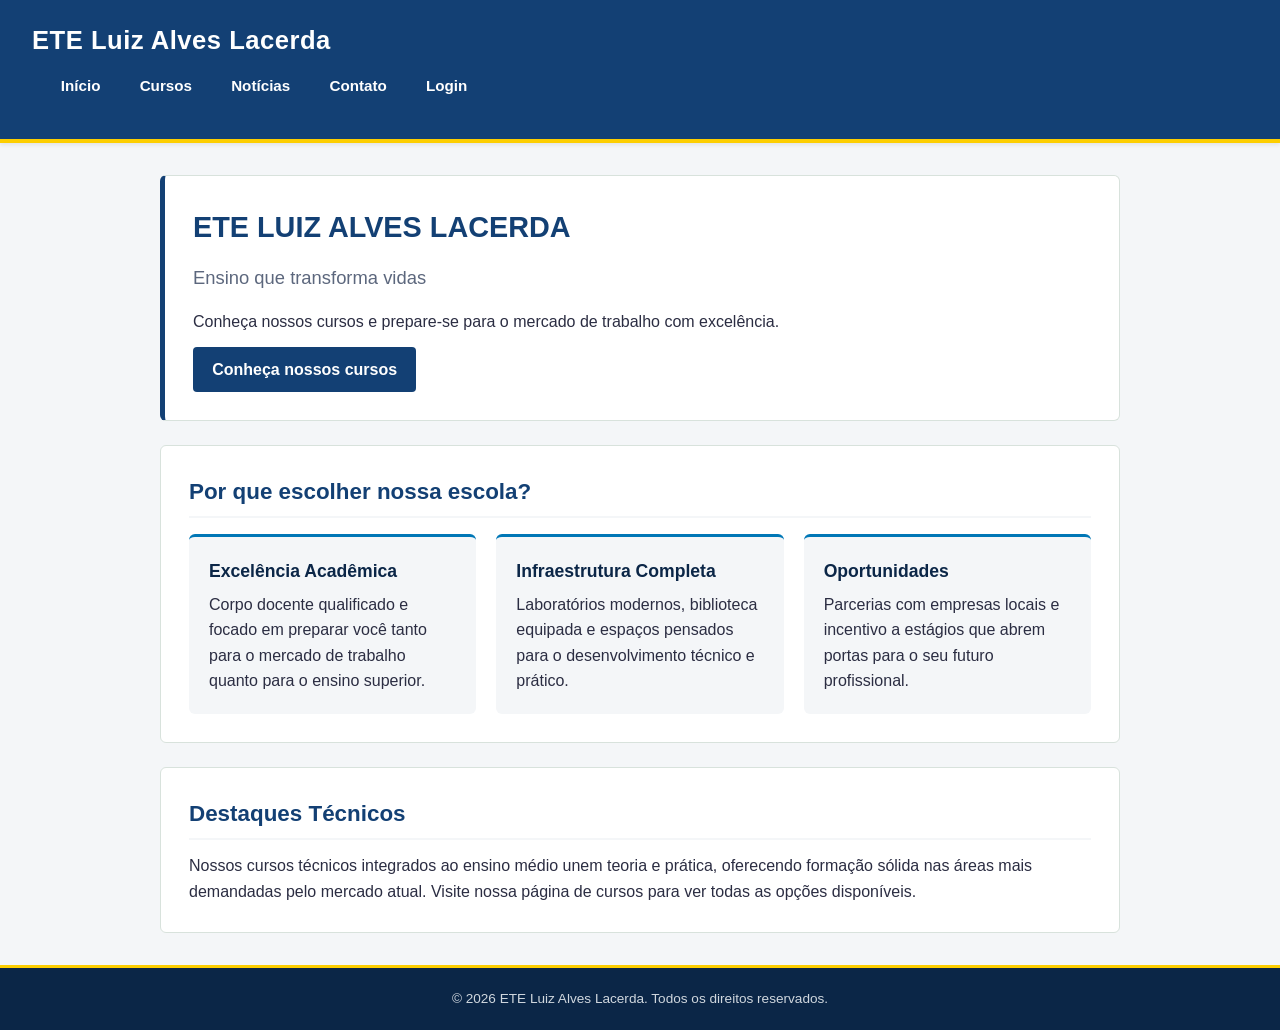
==== escola/index.html @ a045284b "Add files via upload" ====
<!DOCTYPE html>
<html lang="pt-BR">
<head>
    <meta charset="UTF-8">
    <meta name="viewport" content="width=device-width, initial-scale=1.0">
    <title>ETE Luiz Alves Lacerda</title>
    <link rel="stylesheet" href="static.css">
</head>
<body>

    <header>
        <h1>ETE Luiz Alves Lacerda</h1>
        <nav>
            <ul>
                <li><a href="index.html">Início</a></li>
                <li><a href="cursos.html">Cursos</a></li>
                <li><a href="noticia.html">Notícias</a></li>
                <li><a href="contato.html">Contato</a></li>
                <li><a href="login.html">Login</a></li>
            </ul>
        </nav>
    </header>

    <main>
        <section id="inicio">
            <div>
                <h2>ETE LUIZ ALVES LACERDA</h2>
                <h3>Ensino que transforma vidas</h3>
                <p>Conheça nossos cursos e prepare-se para o mercado de trabalho com excelência.</p>
                <a href="cursos.html" style="display:inline-block; background-color:#134074; color:#fff; padding:0.6rem 1.2rem; text-decoration:none; border-radius:5px;">Conheça nossos cursos</a>
            </div>
        </section>
        
        <section class="Motivo" id="motivos">
            <h2>Por que escolher nossa escola?</h2>
            <div>
                <div>
                    <h3>Excelência Acadêmica</h3>
                    <p>Corpo docente qualificado e focado em preparar você tanto para o mercado de trabalho quanto para o ensino superior.</p>
                </div>
                <div>
                    <h3>Infraestrutura Completa</h3>
                    <p>Laboratórios modernos, biblioteca equipada e espaços pensados para o desenvolvimento técnico e prático.</p>
                </div>
                <div>
                    <h3>Oportunidades</h3>
                    <p>Parcerias com empresas locais e incentivo a estágios que abrem portas para o seu futuro profissional.</p>
                </div>
            </div>
        </section>
        
        <section>
            <h2>Destaques Técnicos</h2>
            <p>
                Nossos cursos técnicos integrados ao ensino médio unem teoria e prática, oferecendo formação sólida nas áreas mais demandadas pelo mercado atual. Visite nossa página de cursos para ver todas as opções disponíveis.
            </p>
        </section>
    </main>

    <footer>
        <p>&copy; 2026 ETE Luiz Alves Lacerda. Todos os direitos reservados.</p>
    </footer>

</body>
</html>
---- escola/static.css ----
/* ==========================================================================
   1. VARIÁVEIS E CORES INSTITUCIONAIS (ETE / GOVERNO DE PERNAMBUCO)
   ========================================================================== */
:root {
    /* Cores Principais */
    --primary-color: #134074;      /* Azul Institucional ETE */
    --primary-dark: #0b2647;       /* Azul Escuro para cabeçalhos e rodapé */
    --secondary-color: #0077b6;    /* Azul Secundário (usado em links e destaques) */
    --accent-color: #fdce00;       /* Amarelo Pernambuco para detalhes e bordas */
    
    /* Neutros */
    --bg-body: #f4f6f8;            /* Fundo levemente cinza para não cansar a vista */
    --bg-card: #ffffff;            /* Fundo dos cards e seções */
    --text-color: #2b2d42;         /* Texto principal com alto contraste */
    --text-muted: #5c677d;        /* Texto secundário / datas */
    --border-color: #d8e2dc;      /* Bordas suaves */
}

/* ==========================================================================
   2. RESET BÁSICO E TIPOGRAFIA
   ========================================================================== */
* {
    margin: 0;
    padding: 0;
    box-sizing: border-box;
}

body {
    font-family: -apple-system, BlinkMacSystemFont, "Segoe UI", Roboto, Helvetica, Arial, sans-serif;
    background-color: var(--bg-body);
    color: var(--text-color);
    line-height: 1.6;
    display: flex;
    flex-direction: column;
    min-height: 100vh;
}

/* ==========================================================================
   3. CABEÇALHO E NAVEGAÇÃO (Comum a todas as páginas)
   ========================================================================== */
header {
    background-color: var(--primary-color);
    color: #ffffff;
    padding: 1.25rem 2rem;
    border-bottom: 4px solid var(--accent-color);
    box-shadow: 0 2px 4px rgba(0, 0, 0, 0.08);
}

header h1 {
    font-size: 1.6rem;
    font-weight: 700;
    letter-spacing: 0.5px;
    margin-bottom: 0.75rem;
}

nav ul {
    list-style: none;
    display: flex;
    flex-wrap: wrap;
    gap: 1.25rem;
}

nav a {
    color: #ffffff;
    text-decoration: none;
    font-weight: 600;
    font-size: 0.95rem;
    padding: 0.3rem 0.6rem;
    border-radius: 4px;
    transition: background-color 0.2s ease;
}

nav a:hover {
    background-color: rgba(255, 255, 255, 0.15);
}

/* ==========================================================================
   4. ESTRUTURA PRINCIPAL (MAIN)
   ========================================================================== */
main {
    flex: 1;
    width: 92%;
    max-width: 960px;
    margin: 2rem auto;
    display: flex;
    flex-direction: column;
    gap: 1.5rem;
}

section {
    background-color: var(--bg-card);
    padding: 1.75rem;
    border-radius: 6px;
    border: 1px solid var(--border-color);
}

/* Títulos */
h2 {
    color: var(--primary-color);
    font-size: 1.4rem;
    font-weight: 700;
    margin-bottom: 0.8rem;
    border-bottom: 2px solid var(--bg-body);
    padding-bottom: 0.4rem;
}

h3 {
    color: var(--primary-dark);
    font-size: 1.15rem;
    margin-top: 1rem;
    margin-bottom: 0.4rem;
}

p {
    color: var(--text-color);
    margin-bottom: 0.8rem;
}

p:last-child {
    margin-bottom: 0;
}

/* Listas gerais */
ul {
    margin-left: 1.2rem;
    margin-bottom: 1rem;
}

li {
    margin-bottom: 0.3rem;
}

/* ==========================================================================
   5. PÁGINA INÍCIO (index.html)
   ========================================================================== */
#inicio {
    background-color: #ffffff;
    border-left: 5px solid var(--primary-color);
}

#inicio h2 {
    border-bottom: none;
    font-size: 1.8rem;
}

#inicio h3 {
    color: var(--text-muted);
    font-weight: 500;
    margin-top: -0.4rem;
    margin-bottom: 1rem;
}

/* Seção de Motivos */
.Motivo #motivos,
#motivos > div {
    display: grid;
    grid-template-columns: repeat(auto-fit, minmax(260px, 1fr));
    gap: 1.25rem;
    margin-top: 1rem;
}

#motivos > div > div {
    background-color: var(--bg-body);
    padding: 1.25rem;
    border-radius: 6px;
    border-top: 3px solid var(--secondary-color);
}

#motivos h3 {
    margin-top: 0;
    font-size: 1.1rem;
}

/* ==========================================================================
   6. PÁGINA DE NOTÍCIAS (noticia.html)
   ========================================================================== */
article {
    background-color: var(--bg-card);
    padding: 1.5rem;
    border-radius: 6px;
    border: 1px solid var(--border-color);
    border-left: 4px solid var(--accent-color);
}

article h3 {
    margin-top: 0;
    color: var(--primary-color);
    font-size: 1.2rem;
}

article small {
    display: block;
    color: var(--text-muted);
    font-size: 0.85rem;
    margin-bottom: 0.75rem;
}

/* ==========================================================================
   7. FORMULÁRIOS (login.html e contato.html)
   ========================================================================== */
form {
    display: flex;
    flex-direction: column;
    gap: 1.2rem;
    max-width: 480px;
    margin-top: 1rem;
}

form div {
    display: flex;
    flex-direction: column;
    gap: 0.35rem;
}

label {
    font-weight: 600;
    font-size: 0.9rem;
    color: var(--primary-dark);
}

input[type="text"],
input[type="email"],
input[type="password"],
textarea {
    width: 100%;
    padding: 0.65rem 0.8rem;
    border: 1px solid #c0c7d0;
    border-radius: 4px;
    font-family: inherit;
    font-size: 0.95rem;
    background-color: #fff;
    transition: border-color 0.2s ease;
}

input:focus,
textarea:focus {
    outline: none;
    border-color: var(--primary-color);
    box-shadow: 0 0 0 3px rgba(19, 64, 116, 0.12);
}

button[type="submit"] {
    background-color: var(--primary-color);
    color: #ffffff;
    border: none;
    padding: 0.75rem 1.5rem;
    font-size: 0.95rem;
    font-weight: 600;
    border-radius: 4px;
    cursor: pointer;
    align-self: flex-start;
    transition: background-color 0.2s ease;
}

button[type="submit"]:hover {
    background-color: var(--primary-dark);
}

/* ==========================================================================
   8. LINKS E ELEMENTOS INLINE
   ========================================================================== */
a {
    color: var(--secondary-color);
    text-decoration: underline;
}

a:hover {
    color: var(--primary-dark);
}

/* Suporte aos botões inline presentes na index */
a[style*="display:inline-block"] {
    background-color: var(--primary-color) !important;
    border-radius: 4px !important;
    font-weight: 600;
    transition: background-color 0.2s ease;
}

a[style*="display:inline-block"]:hover {
    background-color: var(--primary-dark) !important;
}

/* ==========================================================================
   9. RODAPÉ
   ========================================================================== */
footer {
    background-color: var(--primary-dark);
    color: #ffffff;
    text-align: center;
    padding: 1.25rem 1rem;
    margin-top: auto;
    font-size: 0.85rem;
    border-top: 3px solid var(--accent-color);
}

footer p {
    color: #d0d7de;
    margin: 0;
}

/* ==========================================================================
   10. RESPONSIVIDADE PARA DISPOSITIVOS MÓVEIS
   ========================================================================== */
@media (max-width: 600px) {
    header {
        padding: 1rem;
    }

    nav ul {
        gap: 0.6rem;
    }

    main {
        width: 95%;
        margin: 1rem auto;
    }

    section {
        padding: 1.25rem;
    }

    form {
        max-width: 100%;
    }

    button[type="submit"] {
        width: 100%;
    }
}
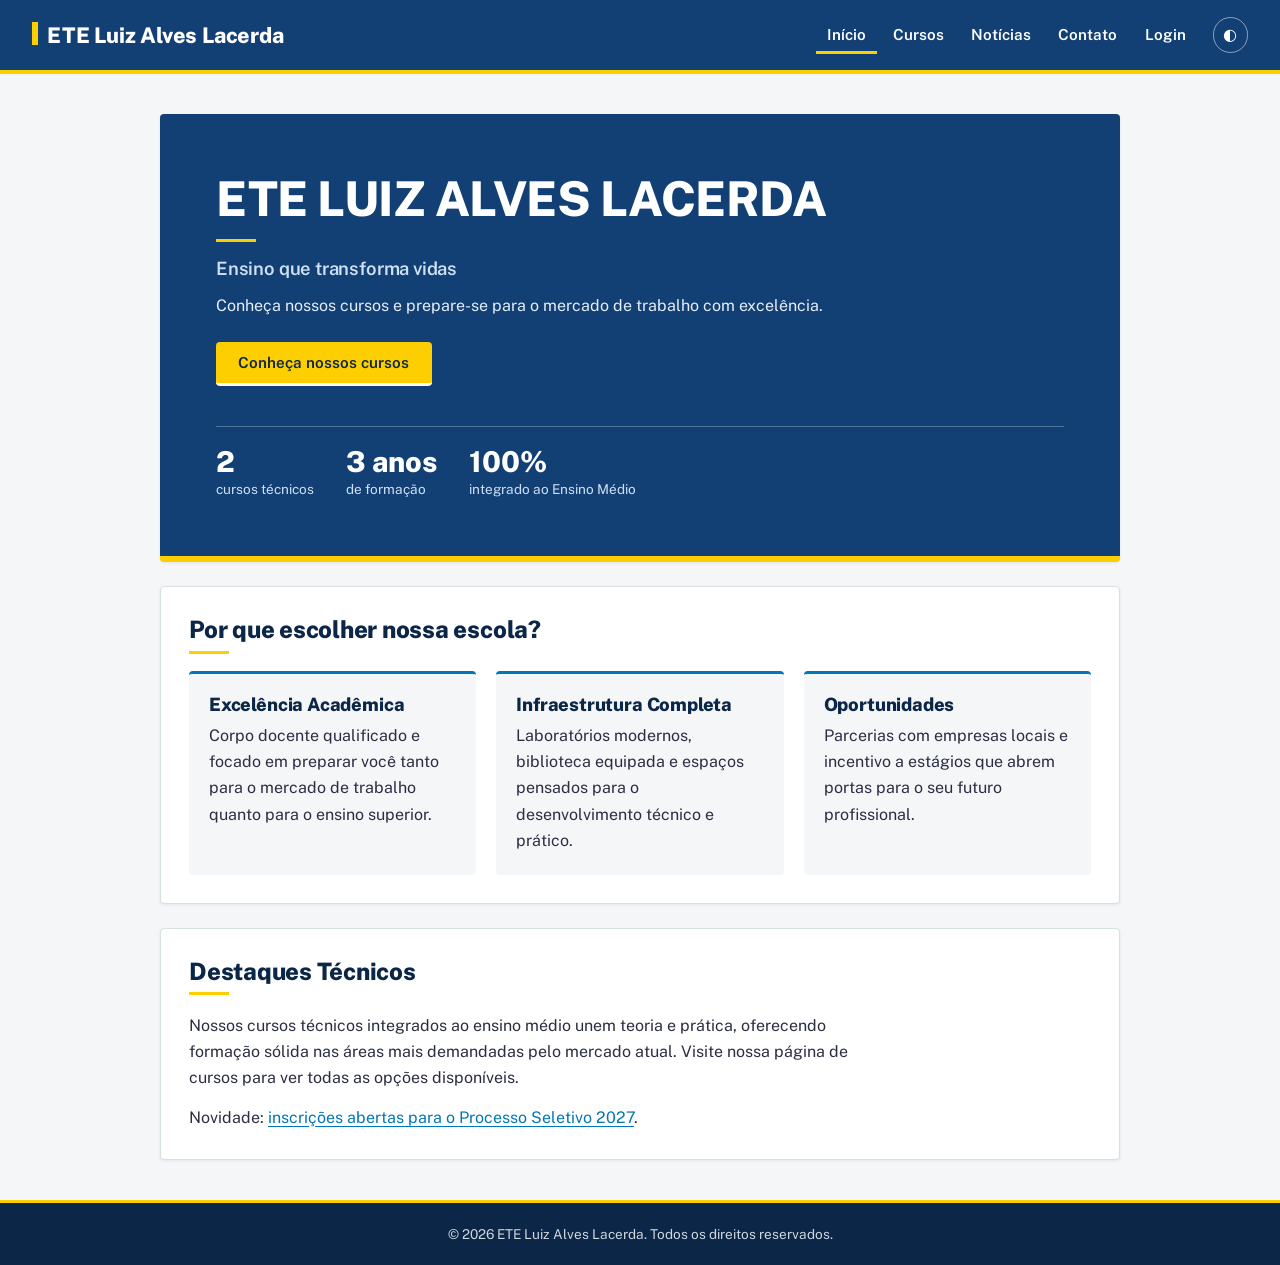
==== commit de760d08: "Add files via upload" ====
--- a/escola/index.html
+++ b/escola/index.html
@@ -1,65 +1,71 @@
-<!DOCTYPE html>
-<html lang="pt-BR">
-<head>
-    <meta charset="UTF-8">
-    <meta name="viewport" content="width=device-width, initial-scale=1.0">
-    <title>ETE Luiz Alves Lacerda</title>
-    <link rel="stylesheet" href="static.css">
-</head>
-<body>
-
-    <header>
-        <h1>ETE Luiz Alves Lacerda</h1>
-        <nav>
-            <ul>
-                <li><a href="index.html">Início</a></li>
-                <li><a href="cursos.html">Cursos</a></li>
-                <li><a href="noticia.html">Notícias</a></li>
-                <li><a href="contato.html">Contato</a></li>
-                <li><a href="login.html">Login</a></li>
-            </ul>
-        </nav>
-    </header>
-
-    <main>
-        <section id="inicio">
-            <div>
-                <h2>ETE LUIZ ALVES LACERDA</h2>
-                <h3>Ensino que transforma vidas</h3>
-                <p>Conheça nossos cursos e prepare-se para o mercado de trabalho com excelência.</p>
-                <a href="cursos.html" style="display:inline-block; background-color:#134074; color:#fff; padding:0.6rem 1.2rem; text-decoration:none; border-radius:5px;">Conheça nossos cursos</a>
-            </div>
-        </section>
-        
-        <section class="Motivo" id="motivos">
-            <h2>Por que escolher nossa escola?</h2>
-            <div>
-                <div>
-                    <h3>Excelência Acadêmica</h3>
-                    <p>Corpo docente qualificado e focado em preparar você tanto para o mercado de trabalho quanto para o ensino superior.</p>
-                </div>
-                <div>
-                    <h3>Infraestrutura Completa</h3>
-                    <p>Laboratórios modernos, biblioteca equipada e espaços pensados para o desenvolvimento técnico e prático.</p>
-                </div>
-                <div>
-                    <h3>Oportunidades</h3>
-                    <p>Parcerias com empresas locais e incentivo a estágios que abrem portas para o seu futuro profissional.</p>
-                </div>
-            </div>
-        </section>
-        
-        <section>
-            <h2>Destaques Técnicos</h2>
-            <p>
-                Nossos cursos técnicos integrados ao ensino médio unem teoria e prática, oferecendo formação sólida nas áreas mais demandadas pelo mercado atual. Visite nossa página de cursos para ver todas as opções disponíveis.
-            </p>
-        </section>
-    </main>
-
-    <footer>
-        <p>&copy; 2026 ETE Luiz Alves Lacerda. Todos os direitos reservados.</p>
-    </footer>
-
-</body>
-</html>+<!DOCTYPE html>
+<html lang="pt-BR">
+<head>
+    <meta charset="UTF-8">
+    <meta name="viewport" content="width=device-width, initial-scale=1.0">
+    <title>Início - ETE Luiz Alves Lacerda</title>
+    <link rel="stylesheet" href="static.css">
+</head>
+<body>
+
+    <header>
+        <h1>ETE Luiz Alves Lacerda</h1>
+        <nav>
+            <ul>
+                <li><a href="index.html" aria-current="page">Início</a></li>
+                <li><a href="cursos.html">Cursos</a></li>
+                <li><a href="noticia.html">Notícias</a></li>
+                <li><a href="contato.html">Contato</a></li>
+                <li><a href="login.html">Login</a></li>
+            </ul>
+            <button class="tema" type="button" aria-label="Alternar tema claro/escuro">◐</button>
+        </nav>
+    </header>
+
+    <main>
+        <section id="inicio">
+            <div>
+                <h2>ETE LUIZ ALVES LACERDA</h2>
+                <h3>Ensino que transforma vidas</h3>
+                <p>Conheça nossos cursos e prepare-se para o mercado de trabalho com excelência.</p>
+                <a class="btn" href="cursos.html">Conheça nossos cursos</a>
+                <div class="stats">
+                    <div><b>2</b><span>cursos técnicos</span></div>
+                    <div><b>3 anos</b><span>de formação</span></div>
+                    <div><b>100%</b><span>integrado ao Ensino Médio</span></div>
+                </div>
+            </div>
+        </section>
+
+        <section class="Motivo" id="motivos">
+            <h2>Por que escolher nossa escola?</h2>
+            <div>
+                <div>
+                    <h3>Excelência Acadêmica</h3>
+                    <p>Corpo docente qualificado e focado em preparar você tanto para o mercado de trabalho quanto para o ensino superior.</p>
+                </div>
+                <div>
+                    <h3>Infraestrutura Completa</h3>
+                    <p>Laboratórios modernos, biblioteca equipada e espaços pensados para o desenvolvimento técnico e prático.</p>
+                </div>
+                <div>
+                    <h3>Oportunidades</h3>
+                    <p>Parcerias com empresas locais e incentivo a estágios que abrem portas para o seu futuro profissional.</p>
+                </div>
+            </div>
+        </section>
+
+        <section>
+            <h2>Destaques Técnicos</h2>
+            <p>Nossos cursos técnicos integrados ao ensino médio unem teoria e prática, oferecendo formação sólida nas áreas mais demandadas pelo mercado atual. Visite nossa página de cursos para ver todas as opções disponíveis.</p>
+            <p>Novidade: <a href="noticia.html">inscrições abertas para o Processo Seletivo 2027</a>.</p>
+        </section>
+    </main>
+
+    <footer>
+        <p>&copy; 2026 ETE Luiz Alves Lacerda. Todos os direitos reservados.</p>
+    </footer>
+
+    <script src="script.js"></script>
+</body>
+</html>
--- a/escola/static.css
+++ b/escola/static.css
@@ -1,329 +1,136 @@
-/* ==========================================================================
-   1. VARIÁVEIS E CORES INSTITUCIONAIS (ETE / GOVERNO DE PERNAMBUCO)
-   ========================================================================== */
-:root {
-    /* Cores Principais */
-    --primary-color: #134074;      /* Azul Institucional ETE */
-    --primary-dark: #0b2647;       /* Azul Escuro para cabeçalhos e rodapé */
-    --secondary-color: #0077b6;    /* Azul Secundário (usado em links e destaques) */
-    --accent-color: #fdce00;       /* Amarelo Pernambuco para detalhes e bordas */
-    
-    /* Neutros */
-    --bg-body: #f4f6f8;            /* Fundo levemente cinza para não cansar a vista */
-    --bg-card: #ffffff;            /* Fundo dos cards e seções */
-    --text-color: #2b2d42;         /* Texto principal com alto contraste */
-    --text-muted: #5c677d;        /* Texto secundário / datas */
-    --border-color: #d8e2dc;      /* Bordas suaves */
-}
-
-/* ==========================================================================
-   2. RESET BÁSICO E TIPOGRAFIA
-   ========================================================================== */
-* {
-    margin: 0;
-    padding: 0;
-    box-sizing: border-box;
-}
-
-body {
-    font-family: -apple-system, BlinkMacSystemFont, "Segoe UI", Roboto, Helvetica, Arial, sans-serif;
-    background-color: var(--bg-body);
-    color: var(--text-color);
-    line-height: 1.6;
-    display: flex;
-    flex-direction: column;
-    min-height: 100vh;
-}
-
-/* ==========================================================================
-   3. CABEÇALHO E NAVEGAÇÃO (Comum a todas as páginas)
-   ========================================================================== */
-header {
-    background-color: var(--primary-color);
-    color: #ffffff;
-    padding: 1.25rem 2rem;
-    border-bottom: 4px solid var(--accent-color);
-    box-shadow: 0 2px 4px rgba(0, 0, 0, 0.08);
-}
-
-header h1 {
-    font-size: 1.6rem;
-    font-weight: 700;
-    letter-spacing: 0.5px;
-    margin-bottom: 0.75rem;
-}
-
-nav ul {
-    list-style: none;
-    display: flex;
-    flex-wrap: wrap;
-    gap: 1.25rem;
-}
-
-nav a {
-    color: #ffffff;
-    text-decoration: none;
-    font-weight: 600;
-    font-size: 0.95rem;
-    padding: 0.3rem 0.6rem;
-    border-radius: 4px;
-    transition: background-color 0.2s ease;
-}
-
-nav a:hover {
-    background-color: rgba(255, 255, 255, 0.15);
-}
-
-/* ==========================================================================
-   4. ESTRUTURA PRINCIPAL (MAIN)
-   ========================================================================== */
-main {
-    flex: 1;
-    width: 92%;
-    max-width: 960px;
-    margin: 2rem auto;
-    display: flex;
-    flex-direction: column;
-    gap: 1.5rem;
-}
-
-section {
-    background-color: var(--bg-card);
-    padding: 1.75rem;
-    border-radius: 6px;
-    border: 1px solid var(--border-color);
-}
-
-/* Títulos */
-h2 {
-    color: var(--primary-color);
-    font-size: 1.4rem;
-    font-weight: 700;
-    margin-bottom: 0.8rem;
-    border-bottom: 2px solid var(--bg-body);
-    padding-bottom: 0.4rem;
-}
-
-h3 {
-    color: var(--primary-dark);
-    font-size: 1.15rem;
-    margin-top: 1rem;
-    margin-bottom: 0.4rem;
-}
-
-p {
-    color: var(--text-color);
-    margin-bottom: 0.8rem;
-}
-
-p:last-child {
-    margin-bottom: 0;
-}
-
-/* Listas gerais */
-ul {
-    margin-left: 1.2rem;
-    margin-bottom: 1rem;
-}
-
-li {
-    margin-bottom: 0.3rem;
-}
-
-/* ==========================================================================
-   5. PÁGINA INÍCIO (index.html)
-   ========================================================================== */
-#inicio {
-    background-color: #ffffff;
-    border-left: 5px solid var(--primary-color);
-}
-
-#inicio h2 {
-    border-bottom: none;
-    font-size: 1.8rem;
-}
-
-#inicio h3 {
-    color: var(--text-muted);
-    font-weight: 500;
-    margin-top: -0.4rem;
-    margin-bottom: 1rem;
-}
-
-/* Seção de Motivos */
-.Motivo #motivos,
-#motivos > div {
-    display: grid;
-    grid-template-columns: repeat(auto-fit, minmax(260px, 1fr));
-    gap: 1.25rem;
-    margin-top: 1rem;
-}
-
-#motivos > div > div {
-    background-color: var(--bg-body);
-    padding: 1.25rem;
-    border-radius: 6px;
-    border-top: 3px solid var(--secondary-color);
-}
-
-#motivos h3 {
-    margin-top: 0;
-    font-size: 1.1rem;
-}
-
-/* ==========================================================================
-   6. PÁGINA DE NOTÍCIAS (noticia.html)
-   ========================================================================== */
-article {
-    background-color: var(--bg-card);
-    padding: 1.5rem;
-    border-radius: 6px;
-    border: 1px solid var(--border-color);
-    border-left: 4px solid var(--accent-color);
-}
-
-article h3 {
-    margin-top: 0;
-    color: var(--primary-color);
-    font-size: 1.2rem;
-}
-
-article small {
-    display: block;
-    color: var(--text-muted);
-    font-size: 0.85rem;
-    margin-bottom: 0.75rem;
-}
-
-/* ==========================================================================
-   7. FORMULÁRIOS (login.html e contato.html)
-   ========================================================================== */
-form {
-    display: flex;
-    flex-direction: column;
-    gap: 1.2rem;
-    max-width: 480px;
-    margin-top: 1rem;
-}
-
-form div {
-    display: flex;
-    flex-direction: column;
-    gap: 0.35rem;
-}
-
-label {
-    font-weight: 600;
-    font-size: 0.9rem;
-    color: var(--primary-dark);
-}
-
-input[type="text"],
-input[type="email"],
-input[type="password"],
-textarea {
-    width: 100%;
-    padding: 0.65rem 0.8rem;
-    border: 1px solid #c0c7d0;
-    border-radius: 4px;
-    font-family: inherit;
-    font-size: 0.95rem;
-    background-color: #fff;
-    transition: border-color 0.2s ease;
-}
-
-input:focus,
-textarea:focus {
-    outline: none;
-    border-color: var(--primary-color);
-    box-shadow: 0 0 0 3px rgba(19, 64, 116, 0.12);
-}
-
-button[type="submit"] {
-    background-color: var(--primary-color);
-    color: #ffffff;
-    border: none;
-    padding: 0.75rem 1.5rem;
-    font-size: 0.95rem;
-    font-weight: 600;
-    border-radius: 4px;
-    cursor: pointer;
-    align-self: flex-start;
-    transition: background-color 0.2s ease;
-}
-
-button[type="submit"]:hover {
-    background-color: var(--primary-dark);
-}
-
-/* ==========================================================================
-   8. LINKS E ELEMENTOS INLINE
-   ========================================================================== */
-a {
-    color: var(--secondary-color);
-    text-decoration: underline;
-}
-
-a:hover {
-    color: var(--primary-dark);
-}
-
-/* Suporte aos botões inline presentes na index */
-a[style*="display:inline-block"] {
-    background-color: var(--primary-color) !important;
-    border-radius: 4px !important;
-    font-weight: 600;
-    transition: background-color 0.2s ease;
-}
-
-a[style*="display:inline-block"]:hover {
-    background-color: var(--primary-dark) !important;
-}
-
-/* ==========================================================================
-   9. RODAPÉ
-   ========================================================================== */
-footer {
-    background-color: var(--primary-dark);
-    color: #ffffff;
-    text-align: center;
-    padding: 1.25rem 1rem;
-    margin-top: auto;
-    font-size: 0.85rem;
-    border-top: 3px solid var(--accent-color);
-}
-
-footer p {
-    color: #d0d7de;
-    margin: 0;
-}
-
-/* ==========================================================================
-   10. RESPONSIVIDADE PARA DISPOSITIVOS MÓVEIS
-   ========================================================================== */
-@media (max-width: 600px) {
-    header {
-        padding: 1rem;
-    }
-
-    nav ul {
-        gap: 0.6rem;
-    }
-
-    main {
-        width: 95%;
-        margin: 1rem auto;
-    }
-
-    section {
-        padding: 1.25rem;
-    }
-
-    form {
-        max-width: 100%;
-    }
-
-    button[type="submit"] {
-        width: 100%;
-    }
-}
+/* ETE Luiz Alves Lacerda — folha de estilo institucional */
+@import url('https://fonts.googleapis.com/css2?family=Public+Sans:wght@400;600;800&display=swap');
+
+:root{
+  --p:#134074;--pd:#0b2647;--s:#0077b6;--a:#fdce00;
+  --bg:#f4f6f8;--card:#fff;--tx:#2b2d42;--mu:#5c677d;--bd:#d8e2dc;--h:#0b2647;--soft:#cfe0f5;
+  --r:4px;--sombra:0 1px 3px rgba(11,38,71,.08);--sombra-h:0 8px 20px rgba(11,38,71,.14);
+}
+[data-theme=dark]{
+  --p:#0f3057;--pd:#07111f;--s:#5cb8ff;--bg:#0d1b2e;--card:#14263f;
+  --tx:#e6ecf4;--mu:#9fb0c6;--bd:#243b5a;--h:#fff;--sombra:0 1px 3px rgba(0,0,0,.35);--sombra-h:0 8px 20px rgba(0,0,0,.45)
+}
+
+/* base */
+*{margin:0;padding:0;box-sizing:border-box}
+html{scroll-behavior:smooth;scroll-padding-top:5rem}
+body{font-family:'Public Sans',system-ui,-apple-system,'Segoe UI',sans-serif;background:var(--bg);color:var(--tx);line-height:1.65;display:flex;flex-direction:column;min-height:100vh}
+body,header,section,article,footer,input,textarea,select{transition:background-color .3s,color .3s,border-color .3s}
+::selection{background:var(--a);color:var(--pd)}
+:focus-visible{outline:3px solid var(--a);outline-offset:2px}
+h1,h2,h3{line-height:1.2;font-weight:800;letter-spacing:-.01em}
+p{margin-bottom:.8rem;max-width:70ch}p:last-child{margin-bottom:0}
+ul{margin:0 0 1rem 1.2rem}li{margin-bottom:.3rem}
+a{color:var(--s);text-underline-offset:3px}a:hover{color:var(--h)}
+
+/* cabeçalho e navegação */
+header{position:sticky;top:0;z-index:10;background:var(--p);color:#fff;padding:1rem 2rem;border-bottom:4px solid var(--a);display:flex;flex-wrap:wrap;align-items:center;justify-content:space-between;gap:.6rem 1.5rem;transition:padding .25s,box-shadow .25s,background-color .3s}
+header.compacto{padding:.5rem 2rem;box-shadow:0 4px 14px rgba(0,0,0,.25)}
+header h1{font-size:1.35rem}
+header h1::before{content:"";display:inline-block;width:.35rem;height:1.1em;background:var(--a);margin-right:.6rem;vertical-align:-.15em}
+nav{display:flex;align-items:center;gap:1rem}
+nav ul{list-style:none;display:flex;flex-wrap:wrap;gap:.3rem;margin:0}
+nav li{margin:0}
+nav a{display:block;color:#fff;text-decoration:none;font-weight:600;font-size:.95rem;padding:.4rem .7rem;background:linear-gradient(var(--a),var(--a)) 0 100%/0 3px no-repeat;transition:background-size .25s}
+nav a:hover,nav a[aria-current=page]{background-size:100% 3px;color:#fff}
+.tema{position:relative;overflow:hidden;background:none;border:1px solid rgba(255,255,255,.5);color:#fff;width:2.2rem;height:2.2rem;border-radius:50%;cursor:pointer;font-size:1rem;transition:transform .35s,background-color .2s}
+.tema:hover{background:rgba(255,255,255,.15)}
+.tema:active{transform:rotate(180deg) scale(.9)}
+
+/* estrutura */
+main{flex:1;width:92%;max-width:960px;margin:2.5rem auto;display:flex;flex-direction:column;gap:1.5rem}
+section{background:var(--card);padding:1.75rem;border-radius:var(--r);border:1px solid var(--bd);box-shadow:var(--sombra)}
+h2{position:relative;color:var(--h);font-size:1.5rem;margin-bottom:1.1rem;padding-bottom:.6rem}
+h2::after{content:"";position:absolute;left:0;bottom:0;width:2.5rem;height:3px;background:var(--a);transition:width .6s .2s}
+.rev h2::after{width:0}.rev.vis h2::after{width:2.5rem}
+h3{color:var(--h);font-size:1.15rem;margin:1rem 0 .4rem}
+
+/* início */
+#inicio{background:var(--p);color:#fff;border:0;border-bottom:6px solid var(--a);padding:clamp(1.75rem,6vw,3.5rem)}
+#inicio h2{color:#fff;font-size:clamp(1.9rem,6vw,3rem);padding-bottom:.9rem;margin-bottom:1rem}
+#inicio h3{color:var(--soft);font-weight:600;margin:0 0 .8rem}
+#inicio p{color:#e6eef8;margin-bottom:1.4rem}
+.btn,button[type=submit]{position:relative;overflow:hidden;display:inline-block;background:var(--p);color:#fff;border:0;border-bottom:3px solid var(--a);padding:.75rem 1.4rem;font:600 .95rem 'Public Sans',sans-serif;text-decoration:none;border-radius:var(--r);cursor:pointer;transition:transform .15s,background-color .2s,box-shadow .2s}
+.btn:hover,button[type=submit]:hover{background:var(--pd);color:#fff;transform:translateY(-2px);box-shadow:var(--sombra-h)}
+.btn:active,button[type=submit]:active{transform:translateY(0) scale(.97);box-shadow:none}
+#inicio .btn{background:var(--a);color:var(--pd);border-bottom-color:#fff}
+#inicio .btn:hover{background:#ffdf4d;color:var(--pd)}
+.stats{display:flex;flex-wrap:wrap;gap:1rem 2rem;margin-top:2rem;padding-top:1.2rem;border-top:1px solid rgba(255,255,255,.25)}
+.stats div{display:flex;flex-direction:column}
+.stats b{font-size:1.8rem;font-weight:800;color:#fff;line-height:1.1}
+.stats span{font-size:.85rem;color:var(--soft)}
+
+/* cartões */
+#motivos>div{display:grid;grid-template-columns:repeat(auto-fit,minmax(240px,1fr));gap:1.25rem;margin-top:1rem}
+#motivos>div>div{background:var(--bg);padding:1.25rem;border-radius:var(--r);border-top:3px solid var(--s);transition:transform .25s,box-shadow .25s,border-color .25s}
+#motivos>div>div:hover{transform:translateY(-4px);box-shadow:var(--sombra-h);border-top-color:var(--a)}
+#motivos h3{margin-top:0}
+.tag{display:inline-block;background:var(--a);color:var(--pd);font-size:.78rem;font-weight:600;padding:.1rem .6rem;border-radius:2px;margin:0 .3rem .6rem 0}
+.curso{border-left:6px solid var(--s);transition:transform .25s,box-shadow .25s,border-color .25s}
+.curso:hover{transform:translateX(4px);box-shadow:var(--sombra-h);border-left-color:var(--a)}
+.curso h3{margin-top:0;font-size:1.35rem}
+article{background:var(--card);padding:1.5rem;border-radius:var(--r);border:1px solid var(--bd);border-left:5px solid var(--a);box-shadow:var(--sombra);transition:transform .25s,box-shadow .25s}
+article:hover{transform:translateX(4px);box-shadow:var(--sombra-h)}
+article h3{margin-top:0;font-size:1.2rem}
+article small{display:block;color:var(--mu);font-size:.85rem;margin-bottom:.75rem}
+
+/* formulários */
+form{display:flex;flex-direction:column;gap:1.2rem;max-width:480px;margin-top:1rem}
+form div{display:flex;flex-direction:column;gap:.35rem}
+form .check{flex-direction:row;align-items:center;gap:.5rem}
+label{font-weight:600;font-size:.9rem;color:var(--h)}
+input[type=text],input[type=email],input[type=password],textarea,select{width:100%;padding:.65rem .8rem;border:1px solid var(--mu);border-radius:var(--r);font:inherit;background:var(--card);color:var(--tx);transition:border-color .2s,box-shadow .2s}
+input[type=checkbox]{accent-color:var(--p);width:1.1rem;height:1.1rem}
+input:focus,textarea:focus,select:focus{outline:none;border-color:var(--s);box-shadow:0 0 0 3px rgba(0,119,182,.25)}
+button[type=submit]{align-self:flex-start}
+.ver{align-self:flex-start;background:none;border:0;color:var(--s);font:inherit;font-size:.85rem;cursor:pointer;text-decoration:underline}
+#cont,#ftxt{font-size:.8rem;color:var(--mu)}#cont{align-self:flex-end}
+.msg,.erro{padding:.7rem 1rem;border-radius:var(--r);margin-top:1rem;border-left:4px solid}
+.msg{background:#e6f6ec;color:#14532d;border-color:#22a55a}
+.erro{background:#fdecea;color:#7f1d1d;border-color:#d33}
+.msg:not([hidden]),.erro:not([hidden]){animation:pop .35s ease}
+.msg[hidden],.erro[hidden]{display:none}
+.troca{margin-top:1rem;font-size:.95rem}
+
+/* abas e força da senha */
+.abas{display:flex;gap:.3rem;border-bottom:3px solid var(--bd);margin-bottom:1.2rem}
+.abas button{position:relative;overflow:hidden;background:none;border:0;border-bottom:3px solid transparent;margin-bottom:-3px;padding:.7rem 1.3rem;font:600 1.05rem 'Public Sans',sans-serif;color:var(--mu);cursor:pointer;transition:color .2s,border-color .25s}
+.abas button:hover{color:var(--h)}
+.abas button[aria-selected=true]{color:var(--h);border-bottom-color:var(--a)}
+.abas .onda{background:rgba(19,64,116,.22)}
+.painel[hidden]{display:none}
+.painel:not([hidden]){animation:troca .35s ease}
+.painel form{margin-top:0}
+.forca{height:6px;background:var(--bd);border-radius:3px;overflow:hidden}
+.forca i{display:block;height:100%;width:0;background:#d33;transition:width .3s,background-color .3s}
+.forca[data-n="2"] i{background:#e8a200}
+.forca[data-n="3"] i,.forca[data-n="4"] i{background:#22a55a}
+
+/* rodapé e voltar ao topo */
+footer{background:var(--pd);color:#fff;text-align:center;padding:1.25rem 1rem;font-size:.85rem;border-top:3px solid var(--a)}
+footer p{color:#d0d7de;margin:0;max-width:none}
+.topo{position:fixed;right:1.2rem;bottom:1.2rem;overflow:hidden;width:2.6rem;height:2.6rem;background:var(--p);color:#fff;border:0;border-bottom:3px solid var(--a);border-radius:var(--r);font-size:1.2rem;cursor:pointer;box-shadow:var(--sombra-h);opacity:0;transform:translateY(12px);pointer-events:none;transition:opacity .3s,transform .3s}
+.topo.mostra{opacity:1;transform:none;pointer-events:auto}
+.topo:active{transform:scale(.9)}
+
+/* animações: entrada ao rolar e clique */
+.rev{opacity:0}
+.rev.vis{opacity:1;animation:sobe .6s ease var(--d,0s) backwards}
+.onda{position:absolute;border-radius:50%;background:rgba(255,255,255,.4);transform:scale(0);animation:onda .6s ease-out forwards;pointer-events:none}
+@keyframes sobe{from{opacity:0;transform:translateY(20px)}}
+@keyframes onda{to{transform:scale(1);opacity:0}}
+@keyframes troca{from{opacity:0;transform:translateY(8px)}}
+@keyframes pop{from{opacity:0;transform:scale(.96)}}
+
+@media(max-width:600px){
+  header{padding:.8rem 1rem}header.compacto{padding:.5rem 1rem}
+  main{width:95%;margin:1rem auto}
+  section{padding:1.25rem}
+  form{max-width:100%}button[type=submit]{width:100%}
+  .abas button{flex:1;padding:.7rem .5rem}
+}
+@media(prefers-reduced-motion:reduce){
+  html{scroll-behavior:auto}
+  *,*::before,*::after{animation:none!important;transition:none!important}
+  .rev{opacity:1}.rev h2::after{width:2.5rem}
+}
